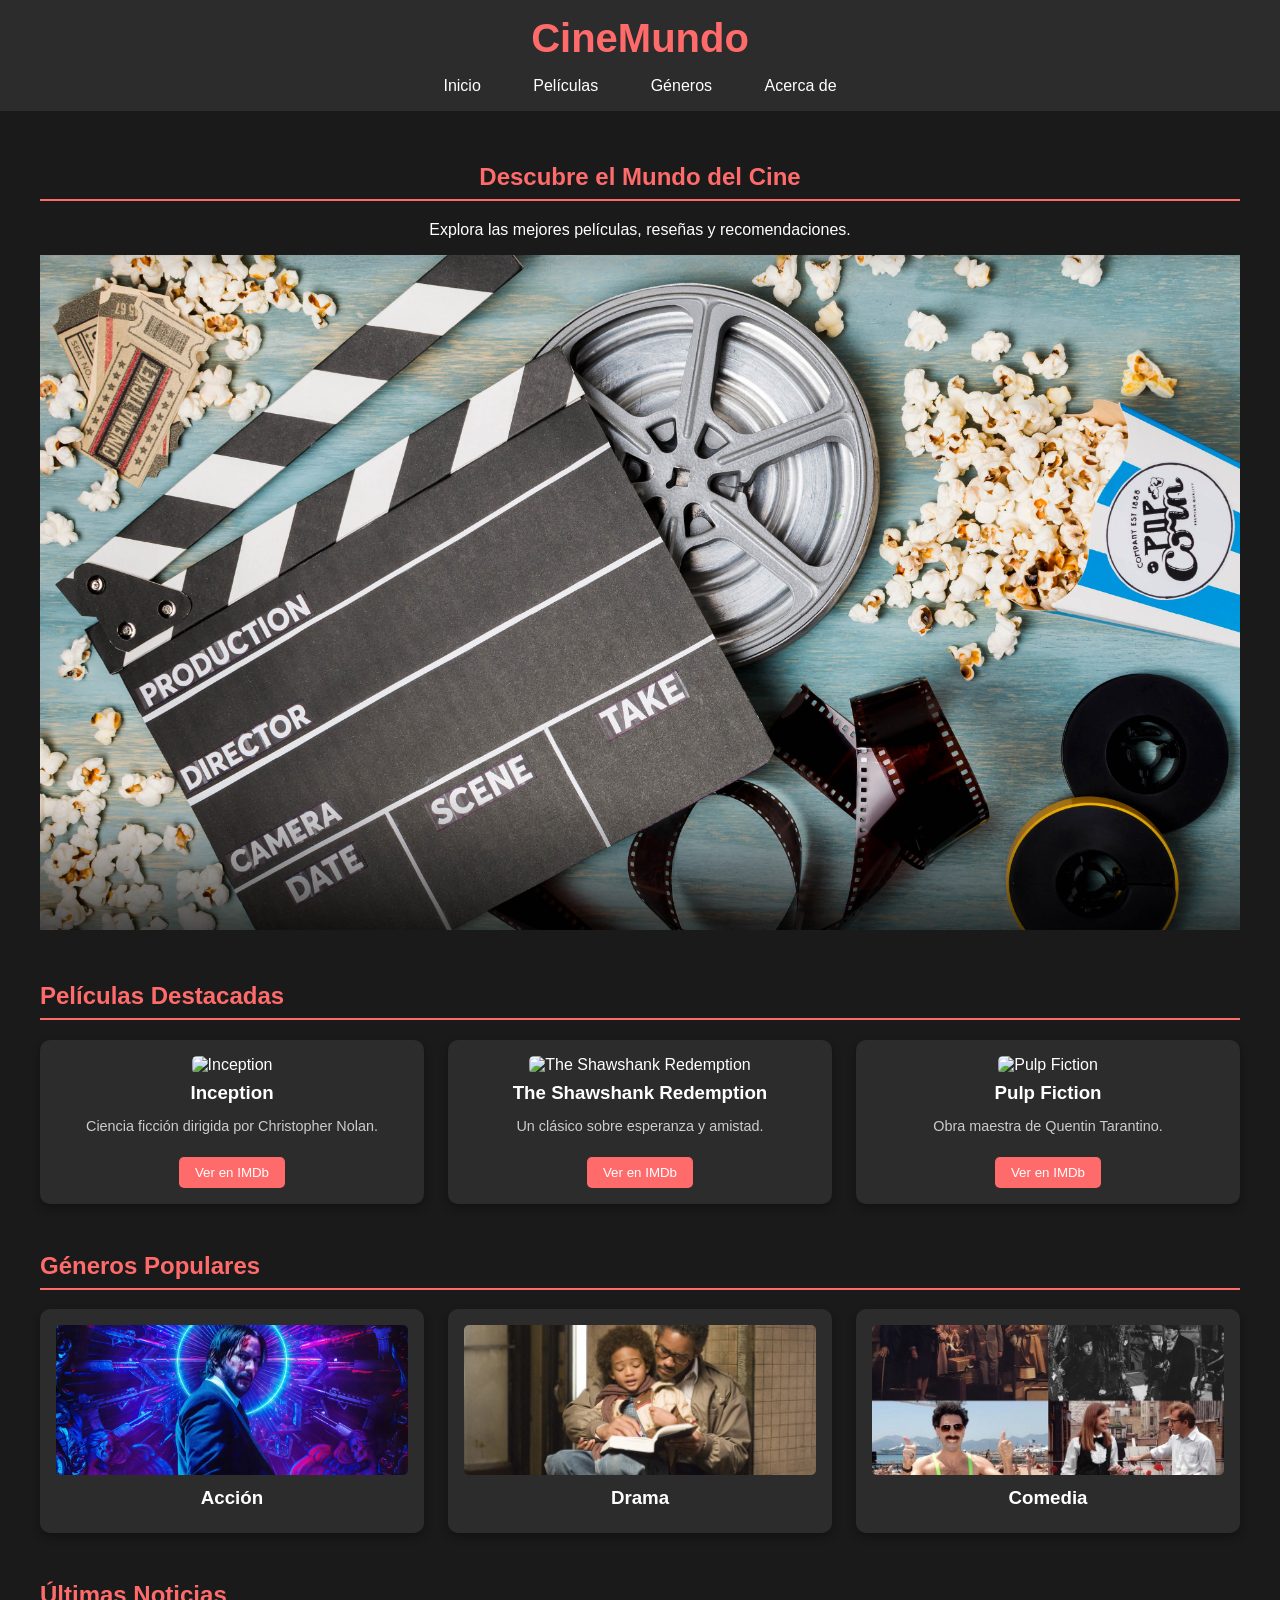
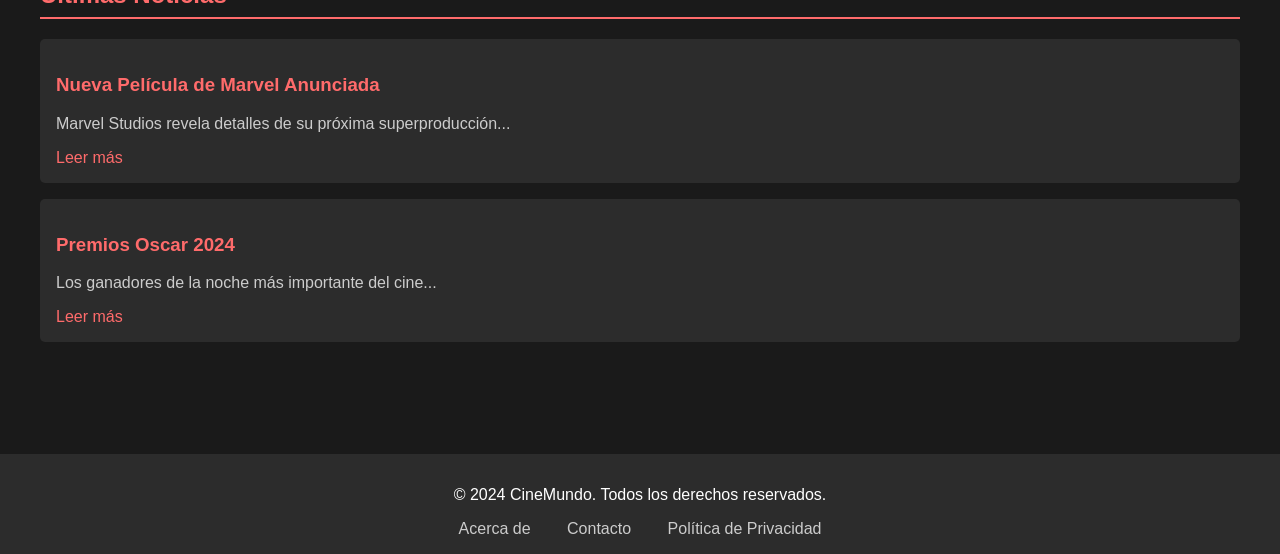
==== index.html @ 7d97dff4 "Se agregó el archivo css, la página inicial y las subpáginas" ====
<!DOCTYPE html>
<html lang="es">
<head>
    <meta charset="UTF-8">
    <meta name="viewport" content="width=device-width, initial-scale=1.0">
    <title>CineMundo - Tu Portal de Películas</title>
    <link rel="stylesheet" href="style.css">
</head>
<body>
    <header>
        <h1>CineMundo</h1>
        <nav>
            <a href="index.html">Inicio</a>
            <a href="peliculas.html">Películas</a>
            <a href="generos.html">Géneros</a>
            <a href="about.html">Acerca de</a>
        </nav>
    </header>

    <main>
        <section id="hero">
            <h2>Descubre el Mundo del Cine</h2>
            <p>Explora las mejores películas, reseñas y recomendaciones.</p>
            <img src="img/cine2.jpg" alt="Cine" style="width:100%;">
        </section>

        <section id="destacadas">
            <h2>Películas Destacadas</h2>
            <div class="pelicula-grid">
                <div class="pelicula">
                    <img src="https://m.media-amazon.com/images/M/MV5BMjAxMzY3NjcxNF5BMl5BanBnXkFtZTcwNTI5OTM0Mw@@._V1_SX300.jpg" alt="Inception">
                    <h3>Inception</h3>
                    <p>Ciencia ficción dirigida por Christopher Nolan.</p>
                    <button href="https://www.imdb.com/title/tt1375666/" target="_blank">Ver en IMDb</button>
                </div>
                <div class="pelicula">
                    <img src="https://m.media-amazon.com/images/M/MV5BMDFkYTc0MGEtZmNhMC00ZDIzLWFmNTEtODM1ZmRlYWMwMWFmXkEyXkFqcGdeQXVyMTMxODk2OTU@._V1_SX300.jpg" alt="The Shawshank Redemption">
                    <h3>The Shawshank Redemption</h3>
                    <p>Un clásico sobre esperanza y amistad.</p>
                    <button href="https://www.imdb.com/title/tt0111161/" target="_blank">Ver en IMDb</button>
                </div>
                <div class="pelicula">
                    <img src="https://m.media-amazon.com/images/M/MV5BNGNhMDIzZTUtNTBlZi00MTRlLWFjM2ItYzViMjE3YzI5MjljXkEyXkFqcGdeQXVyNzkwMjQ5NzM@._V1_SX300.jpg" alt="Pulp Fiction">
                    <h3>Pulp Fiction</h3>
                    <p>Obra maestra de Quentin Tarantino.</p>
                    <button href="https://www.imdb.com/title/tt0110912/" target="_blank">Ver en IMDb</button>
                </div>
            </div>
        </section>

        <section id="generos">
            <h2>Géneros Populares</h2>
            <div class="genero-grid">
                <a href="generos.html#accion" class="genero">
                    <img src="img/accion.jpg" alt="Acción">
                    <h3>Acción</h3>
                </a>
                <a href="generos.html#drama" class="genero">
                    <img src="img/drama.jpg" alt="Drama">
                    <h3>Drama</h3>
                </a>
                <a href="generos.html#comedia" class="genero">
                    <img src="img/comedia.jpg" alt="Comedia">
                    <h3>Comedia</h3>
                </a>
            </div>
        </section>

        <section id="noticias">
            <h2>Últimas Noticias</h2>
            <article>
                <h3>Nueva Película de Marvel Anunciada</h3>
                <p>Marvel Studios revela detalles de su próxima superproducción...</p>
                <a href="#">Leer más</a>
            </article>
            <article>
                <h3>Premios Oscar 2024</h3>
                <p>Los ganadores de la noche más importante del cine...</p>
                <a href="#">Leer más</a>
            </article>
        </section>
    </main>

    <footer>
        <p>&copy; 2024 CineMundo. Todos los derechos reservados.</p>
        <nav>
            <a href="about.html">Acerca de</a>
            <a href="#">Contacto</a>
            <a href="#">Política de Privacidad</a>
        </nav>
    </footer>
</body>
</html>
---- style.css ----
body {
    font-family: 'Arial', sans-serif;
    margin: 0;
    padding: 0;
    background-color: #1a1a1a;
    color: #ffffff;
    transition: background-color 0.3s ease;
}

header {
    background-color: #2c2c2c;
    color: white;
    text-align: center;
    padding: 1rem;
    transition: background-color 0.3s ease;
}

header h1 {
    margin: 0;
    font-size: 2.5rem;
    color: #ff6b6b;
}

nav {
    margin-top: 1rem;
}

nav a {
    color: #ffffff;
    text-decoration: none;
    margin: 0 1rem;
    padding: 0.5rem;
    border-radius: 5px;
    transition: background-color 0.3s ease, color 0.3s ease;
}

nav a:hover {
    background-color: #ff6b6b;
    color: #1a1a1a;
}

main {
    max-width: 1200px;
    margin: 0 auto;
    padding: 2rem;
}

section {
    margin-bottom: 3rem;
}

#hero {
    text-align: center;
}

h2 {
    color: #ff6b6b;
    border-bottom: 2px solid #ff6b6b;
    padding-bottom: 0.5rem;
}

.pelicula-grid, .genero-grid {
    display: grid;
    grid-template-columns: repeat(auto-fit, minmax(250px, 1fr));
    gap: 1.5rem;
    margin-top: 1rem;
}

.pelicula, .genero {
    background-color: #2c2c2c;
    padding: 1rem;
    border-radius: 10px;
    box-shadow: 0 4px 8px rgba(0,0,0,0.3);
    transition: transform 0.3s ease, box-shadow 0.3s ease;
    text-align: center;
}

.pelicula:hover, .genero:hover {
    transform: translateY(-10px);
    box-shadow: 0 8px 16px rgba(0,0,0,0.5);
}

.pelicula img, .genero img {
    width: 100%;
    height: 200px;
    object-fit: cover;
    border-radius: 5px;
}

.genero img {
    height: 150px;
}

.pelicula h3, .genero h3 {
    margin: 0.5rem 0;
    color: #ffffff;
}

.pelicula p {
    color: #cccccc;
    font-size: 0.9rem;
}

a {
    color: #ff6b6b;
    text-decoration: none;
    transition: color 0.3s ease;
}

a:hover {
    color: #ff5252;
}

button {
    background-color: #ff6b6b;
    color: white;
    border: none;
    padding: 0.5rem 1rem;
    border-radius: 5px;
    cursor: pointer;
    margin-top: 0.5rem;
    transition: background-color 0.3s ease, transform 0.2s ease;
}

button:hover {
    background-color: #ff5252;
    transform: scale(1.05);
}

button:active {
    transform: scale(0.95);
}

article {
    background-color: #2c2c2c;
    padding: 1rem;
    margin-bottom: 1rem;
    border-radius: 5px;
}

article h3 {
    color: #ff6b6b;
}

article p {
    color: #cccccc;
}

footer {
    text-align: center;
    padding: 1rem;
    background-color: #2c2c2c;
    color: white;
    margin-top: 2rem;
}

footer nav {
    margin-top: 1rem;
}

footer a {
    color: #cccccc;
    margin: 0 0.5rem;
}

footer a:hover {
    color: #ff6b6b;
}
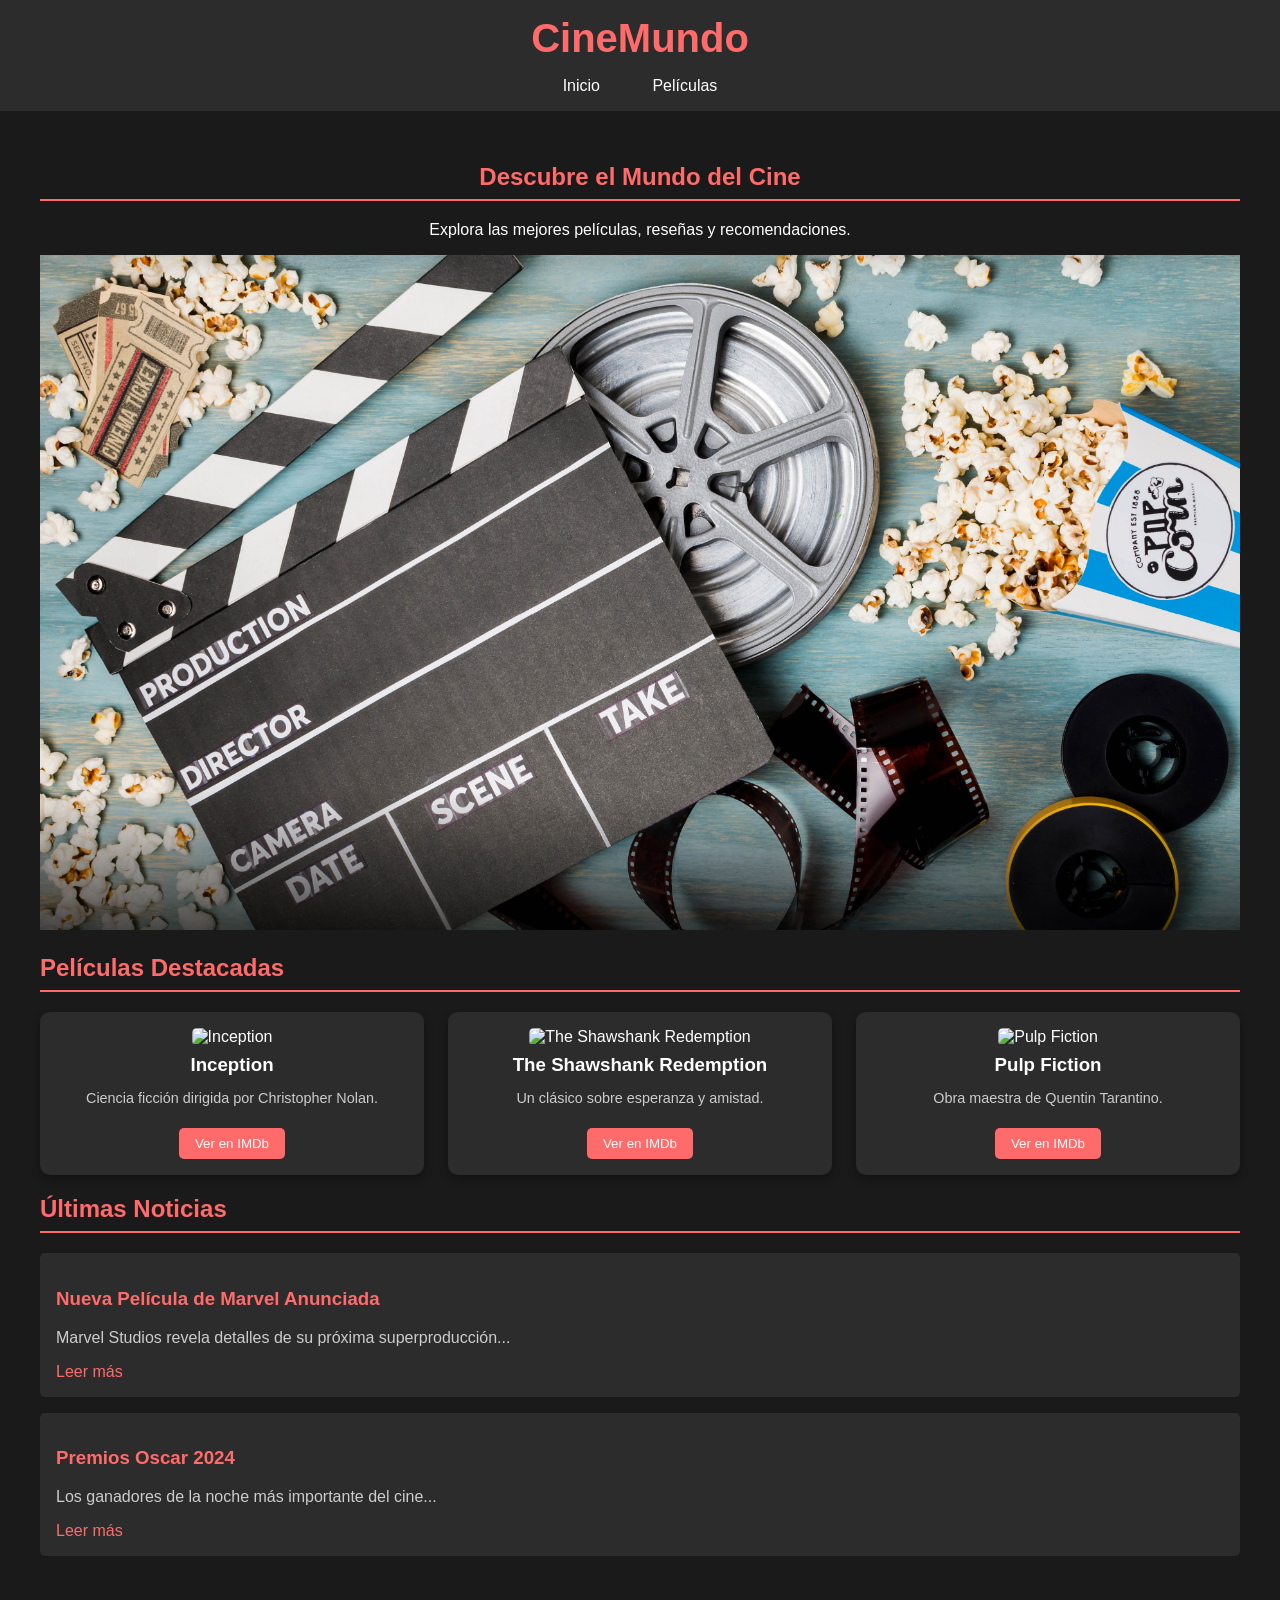
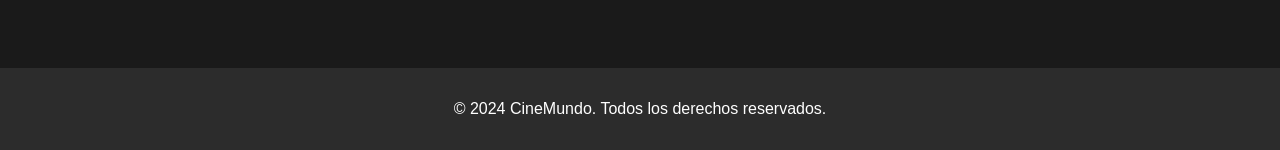
==== commit 04f1aa94: "Se eliminaron paginas, se agregaron links e imagenes" ====
--- a/index.html
+++ b/index.html
@@ -10,84 +10,191 @@
     <header>
         <h1>CineMundo</h1>
         <nav>
-            <a href="index.html">Inicio</a>
-            <a href="peliculas.html">Películas</a>
-            <a href="generos.html">Géneros</a>
-            <a href="about.html">Acerca de</a>
+            <a href="#" onclick="showSection('inicio')">Inicio</a>
+            <a href="#" onclick="showSection('peliculas')">Películas</a>
         </nav>
     </header>
 
     <main>
-        <section id="hero">
-            <h2>Descubre el Mundo del Cine</h2>
-            <p>Explora las mejores películas, reseñas y recomendaciones.</p>
-            <img src="img/cine2.jpg" alt="Cine" style="width:100%;">
+        <section id="inicio" class="section">
+            <div id="hero">
+                <h2>Descubre el Mundo del Cine</h2>
+                <p>Explora las mejores películas, reseñas y recomendaciones.</p>
+                <img src="img/cine2.jpg" alt="Cine" style="width:100%;">
+            </div>
+
+            <div id="destacadas">
+                <h2>Películas Destacadas</h2>
+                <div class="pelicula-grid">
+                    <div class="pelicula">
+                        <img src="https://m.media-amazon.com/images/M/MV5BMjAxMzY3NjcxNF5BMl5BanBnXkFtZTcwNTI5OTM0Mw@@._V1_SX300.jpg" alt="Inception">
+                        <h3>Inception</h3>
+                        <p>Ciencia ficción dirigida por Christopher Nolan.</p>
+                        <button href="https://www.imdb.com/title/tt1375666/" target="_blank">Ver en IMDb</button>
+                    </div>
+                    <div class="pelicula">
+                        <img src="https://m.media-amazon.com/images/M/MV5BMDFkYTc0MGEtZmNhMC00ZDIzLWFmNTEtODM1ZmRlYWMwMWFmXkEyXkFqcGdeQXVyMTMxODk2OTU@._V1_SX300.jpg" alt="The Shawshank Redemption">
+                        <h3>The Shawshank Redemption</h3>
+                        <p>Un clásico sobre esperanza y amistad.</p>
+                        <button href="https://www.imdb.com/title/tt0111161/" target="_blank">Ver en IMDb</button>
+                    </div>
+                    <div class="pelicula">
+                        <img src="https://m.media-amazon.com/images/M/MV5BNGNhMDIzZTUtNTBlZi00MTRlLWFjM2ItYzViMjE3YzI5MjljXkEyXkFqcGdeQXVyNzkwMjQ5NzM@._V1_SX300.jpg" alt="Pulp Fiction">
+                        <h3>Pulp Fiction</h3>
+                        <p>Obra maestra de Quentin Tarantino.</p>
+                        <button href="https://www.imdb.com/title/tt0110912/" target="_blank">Ver en IMDb</button>
+                    </div>
+                </div>
+            </div>
+
+            <div id="noticias">
+                <h2>Últimas Noticias</h2>
+                <article>
+                    <h3>Nueva Película de Marvel Anunciada</h3>
+                    <p>Marvel Studios revela detalles de su próxima superproducción...</p>
+                    <a href="https://rpp.pe/cine/internacional/spider-man-brand-new-day-fecha-de-estreno-trailer-reparto-y-lo-que-se-sabe-de-nueva-pelicula-de-tom-holland-y-zendaya-noticia-1680635" target="_blank">Leer más</a>
+                </article>
+                <article>
+                    <h3>Premios Oscar 2024</h3>
+                    <p>Los ganadores de la noche más importante del cine...</p>
+                    <a href="https://cnnespanol.cnn.com/2025/03/02/entretenimiento/ganadores-premios-oscar-2025-lista-completa-trax" target="_blank">Leer más</a>
+                </article>
+            </div>
         </section>
 
-        <section id="destacadas">
-            <h2>Películas Destacadas</h2>
-            <div class="pelicula-grid">
-                <div class="pelicula">
-                    <img src="https://m.media-amazon.com/images/M/MV5BMjAxMzY3NjcxNF5BMl5BanBnXkFtZTcwNTI5OTM0Mw@@._V1_SX300.jpg" alt="Inception">
-                    <h3>Inception</h3>
-                    <p>Ciencia ficción dirigida por Christopher Nolan.</p>
-                    <button href="https://www.imdb.com/title/tt1375666/" target="_blank">Ver en IMDb</button>
-                </div>
-                <div class="pelicula">
-                    <img src="https://m.media-amazon.com/images/M/MV5BMDFkYTc0MGEtZmNhMC00ZDIzLWFmNTEtODM1ZmRlYWMwMWFmXkEyXkFqcGdeQXVyMTMxODk2OTU@._V1_SX300.jpg" alt="The Shawshank Redemption">
-                    <h3>The Shawshank Redemption</h3>
-                    <p>Un clásico sobre esperanza y amistad.</p>
-                    <button href="https://www.imdb.com/title/tt0111161/" target="_blank">Ver en IMDb</button>
-                </div>
-                <div class="pelicula">
-                    <img src="https://m.media-amazon.com/images/M/MV5BNGNhMDIzZTUtNTBlZi00MTRlLWFjM2ItYzViMjE3YzI5MjljXkEyXkFqcGdeQXVyNzkwMjQ5NzM@._V1_SX300.jpg" alt="Pulp Fiction">
-                    <h3>Pulp Fiction</h3>
-                    <p>Obra maestra de Quentin Tarantino.</p>
-                    <button href="https://www.imdb.com/title/tt0110912/" target="_blank">Ver en IMDb</button>
-                </div>
-            </div>
-        </section>
-
-        <section id="generos">
-            <h2>Géneros Populares</h2>
+        <section id="peliculas" class="section" style="display:none;">
+            <h2>Géneros</h2>
             <div class="genero-grid">
-                <a href="generos.html#accion" class="genero">
+                <a href="#accion" class="genero">
                     <img src="img/accion.jpg" alt="Acción">
                     <h3>Acción</h3>
                 </a>
-                <a href="generos.html#drama" class="genero">
+                <a href="#drama" class="genero">
                     <img src="img/drama.jpg" alt="Drama">
                     <h3>Drama</h3>
                 </a>
-                <a href="generos.html#comedia" class="genero">
+                <a href="#comedia" class="genero">
                     <img src="img/comedia.jpg" alt="Comedia">
                     <h3>Comedia</h3>
                 </a>
             </div>
+            <h2>Catálogo de Películas</h2>
+            <div id="accion" class="sub-section" style="display:none;">
+                <h3>Acción</h3>
+                <p>Películas llenas de adrenalina y emoción.</p>
+                <div class="pelicula-grid">
+                    <div class="pelicula">
+                        <img src="https://m.media-amazon.com/images/M/MV5BMTc5MDE2ODcwNV5BMl5BanBnXkFtZTgwMzI2NzQ2NzM@._V1_SX300.jpg" alt="Avengers: Endgame">
+                        <h3>Avengers: Endgame</h3>
+                        <a href="https://www.imdb.com/title/tt4154796/" target="_blank">Ver en IMDb</a>
+                    </div>
+                    <div class="pelicula">
+                        <img src="https://m.media-amazon.com/images/M/MV5BNzQzOTk3OTAtNDQ0Zi00ZTVkLWI0MTEtMDllZjNkYzNjNTc4L2ltYWdlXkEyXkFqcGdeQXVyNjU0OTQ0OTY@._V1_SX300.jpg" alt="The Matrix">
+                        <h3>The Matrix</h3>
+                        <a href="https://www.imdb.com/title/tt0133093/" target="_blank">Ver en IMDb</a>
+                    </div>
+                </div>
+            </div>
+
+            <div id="drama" class="sub-section" style="display:none;">
+                <h3>Drama</h3>
+                <p>Historias profundas y emotivas.</p>
+                <div class="pelicula-grid">
+                    <div class="pelicula">
+                        <img src="https://m.media-amazon.com/images/M/MV5BMDFkYTc0MGEtZmNhMC00ZDIzLWFmNTEtODM1ZmRlYWMwMWFmXkEyXkFqcGdeQXVyMTMxODk2OTU@._V1_SX300.jpg" alt="The Shawshank Redemption">
+                        <h3>The Shawshank Redemption</h3>
+                        <a href="https://www.imdb.com/title/tt0111161/" target="_blank">Ver en IMDb</a>
+                    </div>
+                    <div class="pelicula">
+                        <img src="img/ForrestGump.jpg" alt="Forrest Gump">
+                        <h3>Forrest Gump</h3>
+                        <a href="https://www.imdb.com/title/tt0109830/" target="_blank">Ver en IMDb</a>
+                    </div>
+                </div>
+            </div>
+
+            <div id="comedia" class="sub-section" style="display:none;">
+                <h3>Comedia</h3>
+                <p>Risas garantizadas.</p>
+                <div class="pelicula-grid">
+                    <div class="pelicula">
+                        <img src="https://m.media-amazon.com/images/M/MV5BNGNhMDIzZTUtNTBlZi00MTRlLWFjM2ItYzViMjE3YzI5MjljXkEyXkFqcGdeQXVyNzkwMjQ5NzM@._V1_SX300.jpg" alt="Pulp Fiction">
+                        <h3>Pulp Fiction</h3>
+                        <a href="https://www.imdb.com/title/tt0110912/" target="_blank">Ver en IMDb</a>
+                    </div>
+                    <div class="pelicula">
+                        <img src="https://m.media-amazon.com/images/M/MV5BMTYxNDA3MDQwNl5BMl5BanBnXkFtZTcwNTU4Mzc1Nw@@._V1_SX300.jpg" alt="Inglourious Basterds">
+                        <h3>Inglourious Basterds</h3>
+                        <a href="https://www.imdb.com/title/tt0361748/" target="_blank">Ver en IMDb</a>
+                    </div>
+                </div>
+            </div>
+
+            <h3>Todas las Películas</h3>
+            <div class="pelicula-grid">
+                <div class="pelicula">
+                    <img src="https://m.media-amazon.com/images/M/MV5BMTc5MDE2ODcwNV5BMl5BanBnXkFtZTgwMzI2NzQ2NzM@._V1_SX300.jpg" alt="Avengers: Endgame">
+                    <h3>Avengers: Endgame</h3>
+                    <p>El final de la saga de los Vengadores.</p>
+                    <button href="https://www.imdb.com/title/tt4154796/" target="_blank">Ver en IMDb</button>
+                </div>
+                <div class="pelicula">
+                    <img src="img/ForrestGump.jpg" alt="Forrest Gump">
+                    <h3>Forrest Gump</h3>
+                    <p>La vida extraordinaria de un hombre ordinario.</p>
+                    <button href="https://www.imdb.com/title/tt0109830/" target="_blank">Ver en IMDb</button>
+                </div>
+                <div class="pelicula">
+                    <img src="https://m.media-amazon.com/images/M/MV5BNzQzOTk3OTAtNDQ0Zi00ZTVkLWI0MTEtMDllZjNkYzNjNTc4L2ltYWdlXkEyXkFqcGdeQXVyNjU0OTQ0OTY@._V1_SX300.jpg" alt="The Matrix">
+                    <h3>The Matrix</h3>
+                    <p>¿Qué es la realidad?</p>
+                    <button href="https://www.imdb.com/title/tt0133093/" target="_blank">Ver en IMDb</button>
+                </div>
+                <div class="pelicula">
+                    <img src="https://m.media-amazon.com/images/M/MV5BMTMxNTMwODM0NF5BMl5BanBnXkFtZTcwODAyMTk2Mw@@._V1_SX300.jpg" alt="The Dark Knight">
+                    <h3>The Dark Knight</h3>
+                    <p>Batman enfrenta al Joker.</p>
+                    <button href="https://www.imdb.com/title/tt0468569/" target="_blank">Ver en IMDb</button>
+                </div>
+                <div class="pelicula">
+                    <img src="https://m.media-amazon.com/images/M/MV5BZjdkOTU3MDktN2IxOS00OGEyLWFmMjktY2FiMmZkNWIyODZiXkEyXkFqcGdeQXVyMTMxODk2OTU@._V1_SX300.jpg" alt="Interstellar">
+                    <h3>Interstellar</h3>
+                    <p>Un viaje a través del espacio y el tiempo.</p>
+                    <button href="https://www.imdb.com/title/tt0816692/" target="_blank">Ver en IMDb</button>
+                </div>
+                <div class="pelicula">
+                    <img src="https://m.media-amazon.com/images/M/MV5BMTYxNDA3MDQwNl5BMl5BanBnXkFtZTcwNTU4Mzc1Nw@@._V1_SX300.jpg" alt="Inglourious Basterds">
+                    <h3>Inglourious Basterds</h3>
+                    <p>La venganza de los bastardos.</p>
+                    <button href="https://www.imdb.com/title/tt0361748/" target="_blank">Ver en IMDb</button>
+                </div>
+            </div>
         </section>
 
-        <section id="noticias">
-            <h2>Últimas Noticias</h2>
-            <article>
-                <h3>Nueva Película de Marvel Anunciada</h3>
-                <p>Marvel Studios revela detalles de su próxima superproducción...</p>
-                <a href="#">Leer más</a>
-            </article>
-            <article>
-                <h3>Premios Oscar 2024</h3>
-                <p>Los ganadores de la noche más importante del cine...</p>
-                <a href="#">Leer más</a>
-            </article>
-        </section>
+
+
     </main>
 
     <footer>
         <p>&copy; 2024 CineMundo. Todos los derechos reservados.</p>
-        <nav>
-            <a href="about.html">Acerca de</a>
-            <a href="#">Contacto</a>
-            <a href="#">Política de Privacidad</a>
-        </nav>
     </footer>
+
+    <script>
+        function showSection(sectionId) {
+            const sections = document.querySelectorAll('.section');
+            sections.forEach(sec => sec.style.display = 'none');
+            document.getElementById(sectionId).style.display = 'block';
+        }
+
+        // For generos sub-sections
+        document.querySelectorAll('.genero').forEach(link => {
+            link.addEventListener('click', function(e) {
+                e.preventDefault();
+                const target = this.getAttribute('href').substring(1);
+                document.querySelectorAll('.sub-section').forEach(sub => sub.style.display = 'none');
+                document.getElementById(target).style.display = 'block';
+            });
+        });
+    </script>
 </body>
 </html>
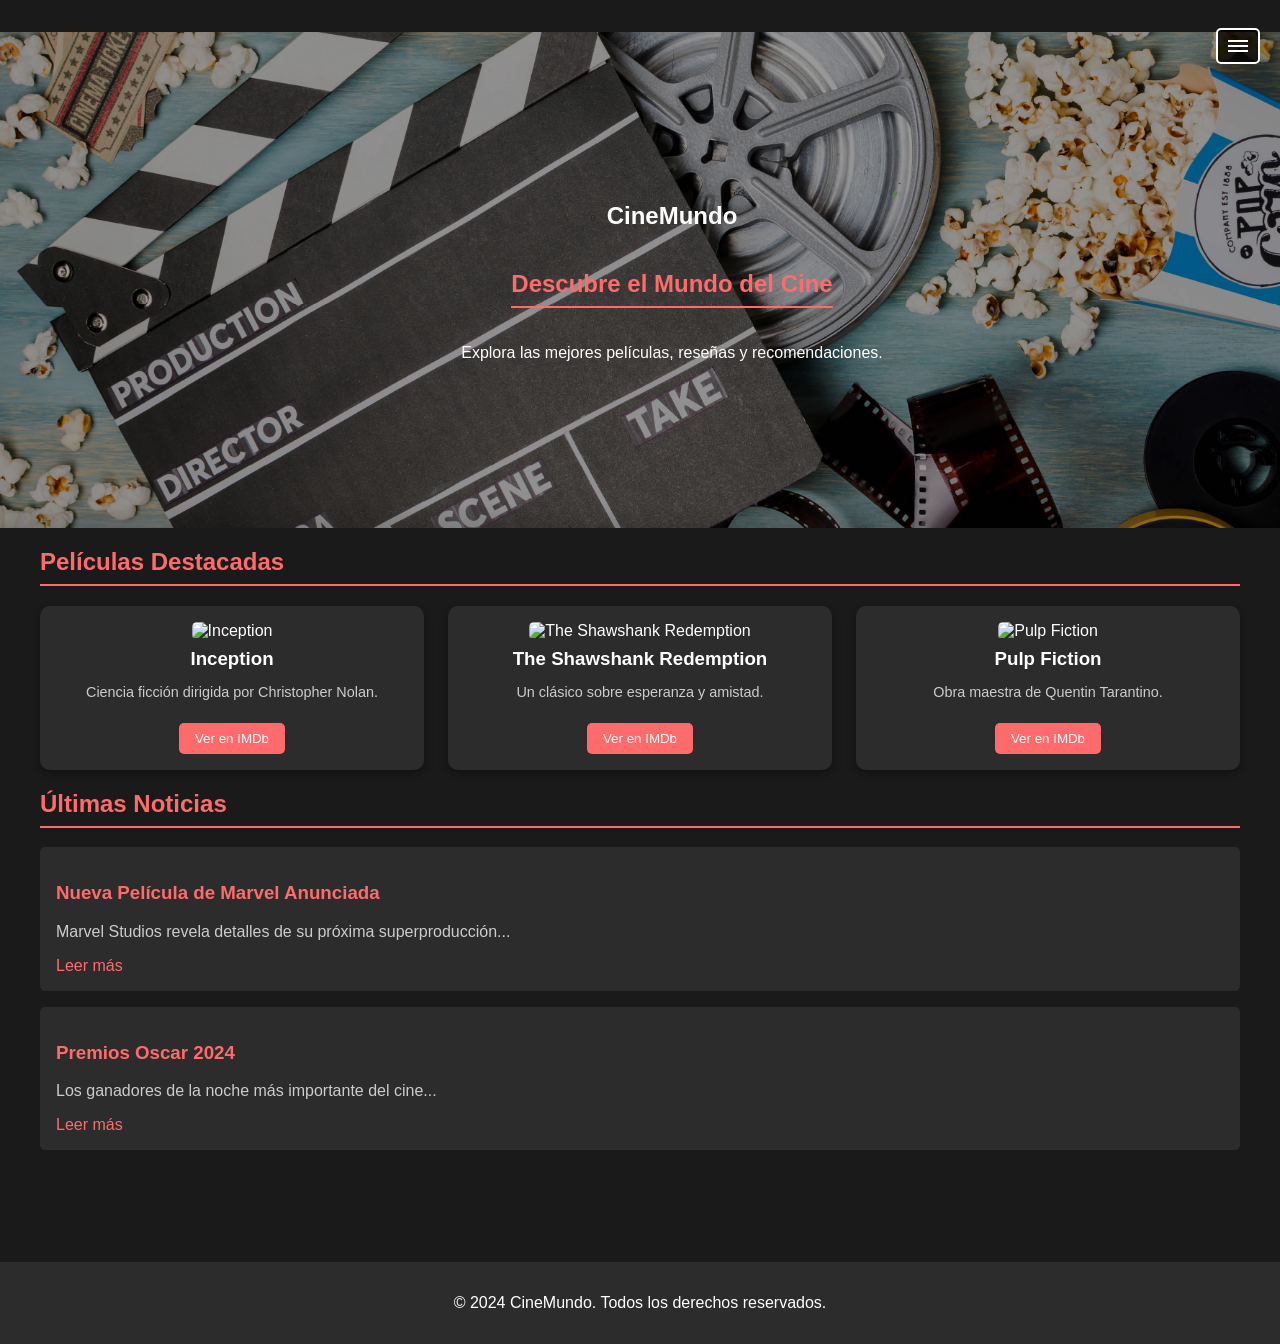
==== commit 766d353b: "Se cambió el menú y la página principal" ====
--- a/index.html
+++ b/index.html
@@ -8,8 +8,12 @@
 </head>
 <body>
     <header>
-        <h1>CineMundo</h1>
-        <nav>
+        <button class="hamburger">
+            <span></span>
+            <span></span>
+            <span></span>
+        </button>
+        <nav id="nav-menu">
             <a href="#" onclick="showSection('inicio')">Inicio</a>
             <a href="#" onclick="showSection('peliculas')">Películas</a>
         </nav>
@@ -18,9 +22,9 @@
     <main>
         <section id="inicio" class="section">
             <div id="hero">
+                <h1>CineMundo</h1>
                 <h2>Descubre el Mundo del Cine</h2>
                 <p>Explora las mejores películas, reseñas y recomendaciones.</p>
-                <img src="img/cine2.jpg" alt="Cine" style="width:100%;">
             </div>
 
             <div id="destacadas">
@@ -30,19 +34,19 @@
                         <img src="https://m.media-amazon.com/images/M/MV5BMjAxMzY3NjcxNF5BMl5BanBnXkFtZTcwNTI5OTM0Mw@@._V1_SX300.jpg" alt="Inception">
                         <h3>Inception</h3>
                         <p>Ciencia ficción dirigida por Christopher Nolan.</p>
-                        <button href="https://www.imdb.com/title/tt1375666/" target="_blank">Ver en IMDb</button>
+                        <a href="https://www.imdb.com/es/title/tt1375666/?ref_=fn_i_1" target="_blank"><button>Ver en IMDb</button></a>
                     </div>
                     <div class="pelicula">
                         <img src="https://m.media-amazon.com/images/M/MV5BMDFkYTc0MGEtZmNhMC00ZDIzLWFmNTEtODM1ZmRlYWMwMWFmXkEyXkFqcGdeQXVyMTMxODk2OTU@._V1_SX300.jpg" alt="The Shawshank Redemption">
                         <h3>The Shawshank Redemption</h3>
                         <p>Un clásico sobre esperanza y amistad.</p>
-                        <button href="https://www.imdb.com/title/tt0111161/" target="_blank">Ver en IMDb</button>
+                        <a href="https://www.imdb.com/title/tt0111161/" target="_blank"><button>Ver en IMDb</button></a>
                     </div>
                     <div class="pelicula">
                         <img src="https://m.media-amazon.com/images/M/MV5BNGNhMDIzZTUtNTBlZi00MTRlLWFjM2ItYzViMjE3YzI5MjljXkEyXkFqcGdeQXVyNzkwMjQ5NzM@._V1_SX300.jpg" alt="Pulp Fiction">
                         <h3>Pulp Fiction</h3>
                         <p>Obra maestra de Quentin Tarantino.</p>
-                        <button href="https://www.imdb.com/title/tt0110912/" target="_blank">Ver en IMDb</button>
+                        <a href="https://www.imdb.com/title/tt0110912/" target="_blank"><button>Ver en IMDb</button></a>
                     </div>
                 </div>
             </div>
@@ -136,37 +140,37 @@
                     <img src="https://m.media-amazon.com/images/M/MV5BMTc5MDE2ODcwNV5BMl5BanBnXkFtZTgwMzI2NzQ2NzM@._V1_SX300.jpg" alt="Avengers: Endgame">
                     <h3>Avengers: Endgame</h3>
                     <p>El final de la saga de los Vengadores.</p>
-                    <button href="https://www.imdb.com/title/tt4154796/" target="_blank">Ver en IMDb</button>
+                    <a href="https://www.imdb.com/title/tt4154796/" target="_blank"><button>Ver en IMDb</button></a>
                 </div>
                 <div class="pelicula">
                     <img src="img/ForrestGump.jpg" alt="Forrest Gump">
                     <h3>Forrest Gump</h3>
                     <p>La vida extraordinaria de un hombre ordinario.</p>
-                    <button href="https://www.imdb.com/title/tt0109830/" target="_blank">Ver en IMDb</button>
+                    <a href="https://www.imdb.com/title/tt0109830/" target="_blank"><button>Ver en IMDb</button></a>
                 </div>
                 <div class="pelicula">
                     <img src="https://m.media-amazon.com/images/M/MV5BNzQzOTk3OTAtNDQ0Zi00ZTVkLWI0MTEtMDllZjNkYzNjNTc4L2ltYWdlXkEyXkFqcGdeQXVyNjU0OTQ0OTY@._V1_SX300.jpg" alt="The Matrix">
                     <h3>The Matrix</h3>
                     <p>¿Qué es la realidad?</p>
-                    <button href="https://www.imdb.com/title/tt0133093/" target="_blank">Ver en IMDb</button>
+                    <a href="https://www.imdb.com/title/tt0133093/" target="_blank"><button>Ver en IMDb</button></a>
                 </div>
                 <div class="pelicula">
                     <img src="https://m.media-amazon.com/images/M/MV5BMTMxNTMwODM0NF5BMl5BanBnXkFtZTcwODAyMTk2Mw@@._V1_SX300.jpg" alt="The Dark Knight">
                     <h3>The Dark Knight</h3>
                     <p>Batman enfrenta al Joker.</p>
-                    <button href="https://www.imdb.com/title/tt0468569/" target="_blank">Ver en IMDb</button>
+                    <a href="https://www.imdb.com/title/tt0468569/" target="_blank"><button>Ver en IMDb</button></a>
                 </div>
                 <div class="pelicula">
                     <img src="https://m.media-amazon.com/images/M/MV5BZjdkOTU3MDktN2IxOS00OGEyLWFmMjktY2FiMmZkNWIyODZiXkEyXkFqcGdeQXVyMTMxODk2OTU@._V1_SX300.jpg" alt="Interstellar">
                     <h3>Interstellar</h3>
                     <p>Un viaje a través del espacio y el tiempo.</p>
-                    <button href="https://www.imdb.com/title/tt0816692/" target="_blank">Ver en IMDb</button>
+                    <a href="https://www.imdb.com/title/tt0816692/" target="_blank"><button>Ver en IMDb</button></a>
                 </div>
                 <div class="pelicula">
                     <img src="https://m.media-amazon.com/images/M/MV5BMTYxNDA3MDQwNl5BMl5BanBnXkFtZTcwNTU4Mzc1Nw@@._V1_SX300.jpg" alt="Inglourious Basterds">
                     <h3>Inglourious Basterds</h3>
                     <p>La venganza de los bastardos.</p>
-                    <button href="https://www.imdb.com/title/tt0361748/" target="_blank">Ver en IMDb</button>
+                    <a href="https://www.imdb.com/title/tt0361748/" target="_blank"><button>Ver en IMDb</button></a>
                 </div>
             </div>
         </section>
@@ -184,7 +188,14 @@
             const sections = document.querySelectorAll('.section');
             sections.forEach(sec => sec.style.display = 'none');
             document.getElementById(sectionId).style.display = 'block';
+            // Close menu after navigation
+            document.getElementById('nav-menu').classList.remove('open');
         }
+
+        // Hamburger menu toggle
+        document.querySelector('.hamburger').addEventListener('click', () => {
+            document.getElementById('nav-menu').classList.toggle('open');
+        });
 
         // For generos sub-sections
         document.querySelectorAll('.genero').forEach(link => {
--- a/style.css
+++ b/style.css
@@ -8,17 +8,60 @@
 }
 
 header {
-    background-color: #2c2c2c;
-    color: white;
-    text-align: center;
-    padding: 1rem;
-    transition: background-color 0.3s ease;
-}
-
-header h1 {
-    margin: 0;
-    font-size: 2.5rem;
-    color: #ff6b6b;
+    position: relative;
+    width: 100%;
+    z-index: 1000;
+}
+
+.hamburger {
+    position: absolute;
+    top: 20px;
+    right: 20px;
+    background: rgba(0,0,0,0.8);
+    border: 2px solid white;
+    cursor: pointer;
+    padding: 10px;
+    border-radius: 5px;
+    z-index: 10;
+    display: flex;
+    flex-direction: column;
+    gap: 3px;
+}
+
+.hamburger span {
+    width: 20px;
+    height: 2px;
+    background: white;
+    transition: 0.3s;
+}
+
+#nav-menu {
+    display: none;
+    position: absolute;
+    top: 60px;
+    right: 20px;
+    background-color: rgba(0,0,0,0.9);
+    flex-direction: column;
+    padding: 1rem;
+    border-radius: 5px;
+    z-index: 10;
+}
+
+#nav-menu a {
+    color: white;
+    text-decoration: none;
+    margin: 0.5rem 0;
+    padding: 0.5rem;
+    border-radius: 5px;
+    transition: background-color 0.3s;
+}
+
+#nav-menu a:hover {
+    background-color: #ff6b6b;
+}
+
+#nav-menu.open {
+    display: flex;
 }
 
 nav {
@@ -51,6 +94,37 @@
 
 #hero {
     text-align: center;
+    position: relative;
+    background: url('img/cine2.jpg') center/cover no-repeat;
+    color: white;
+    padding: 3rem 2rem;
+    height: 400px;
+    width: 100vw;
+    margin-left: calc(-50vw + 50%);
+    display: flex;
+    flex-direction: column;
+    justify-content: center;
+    align-items: center;
+}
+
+#hero::before {
+    content: '';
+    position: absolute;
+    top: 0;
+    left: 0;
+    right: 0;
+    bottom: 0;
+    background: rgba(0, 0, 0, 0.4);
+    transition: background 0.3s ease;
+}
+
+#hero:hover::before {
+    background: rgba(0, 0, 0, 0.6);
+}
+
+#hero h1, #hero h2, #hero p {
+    position: relative;
+    z-index: 1;
 }
 
 h2 {
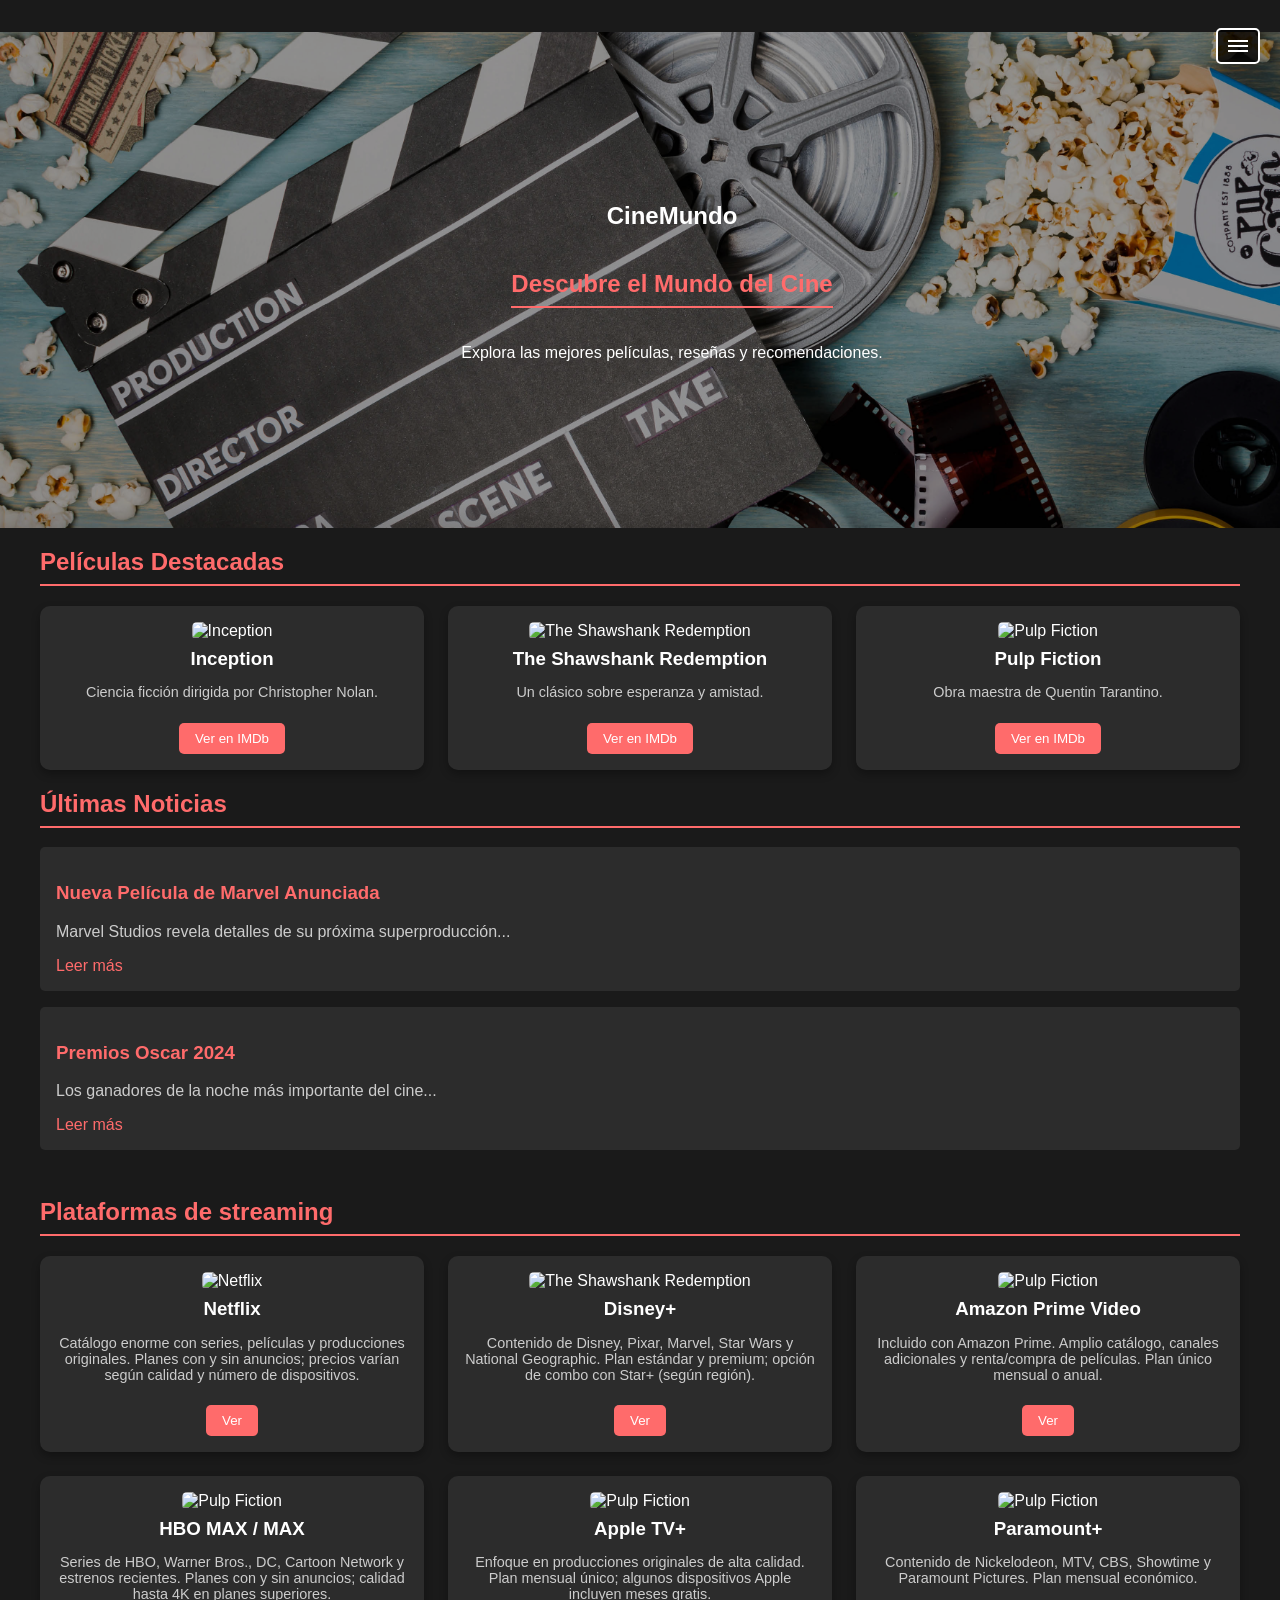
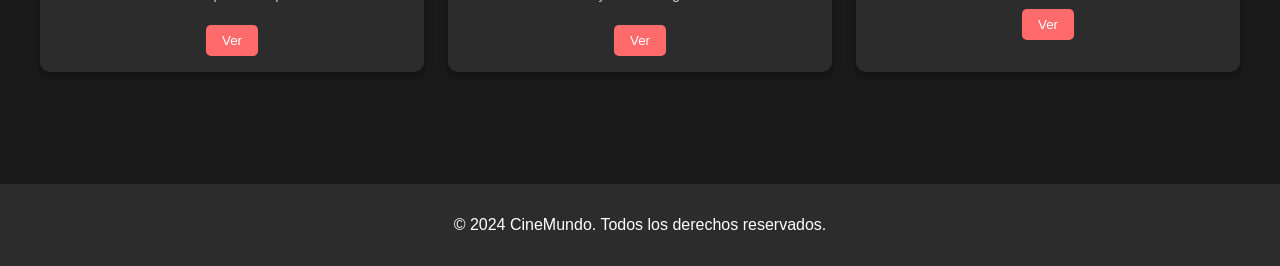
==== commit b3f5011c: "Se añadió una nueva seccion llamada plataformas, con links e imagenes" ====
--- a/index.html
+++ b/index.html
@@ -16,6 +16,7 @@
         <nav id="nav-menu">
             <a href="#" onclick="showSection('inicio')">Inicio</a>
             <a href="#" onclick="showSection('peliculas')">Películas</a>
+            <a href="#" onclick="showSection('plataformas')">Plataformas</a>
         </nav>
     </header>
 
@@ -175,6 +176,50 @@
             </div>
         </section>
 
+        <section id="plataformas" class="section">
+            <div id="destacadas">
+                <h2>Plataformas de streaming</h2>
+                <div class="plataforma-grid">
+                    <div class="pelicula">
+                        <img src="https://logodix.com/logo/2209501.jpg" alt="Netflix">
+                        <h3>Netflix</h3>
+                        <p>Catálogo enorme con series, películas y producciones originales. Planes con y sin anuncios; precios varían según calidad y número de dispositivos.</p>
+                        <a href="https://www.netflix.com/mx/" target="_blank"><button>Ver</button></a>
+                    </div>
+                    <div class="pelicula">
+                        <img src="https://platform.theverge.com/wp-content/uploads/sites/2/chorus/uploads/chorus_asset/file/25357066/Disney__Logo_March_2024.png?quality=90&strip=all&crop=0,0,100,100" alt="The Shawshank Redemption">
+                        <h3>Disney+</h3>
+                        <p>Contenido de Disney, Pixar, Marvel, Star Wars y National Geographic. Plan estándar y premium; opción de combo con Star+ (según región).</p>
+                        <a href="https://www.disneyplus.com/es-mx?msockid=04d30ab423196ef23f6e1e6a22f76ff9" target="_blank"><button>Ver</button></a>
+                    </div>
+                    <div class="pelicula">
+                        <img src="https://static.vecteezy.com/system/resources/previews/019/040/292/original/amazon-prime-video-logo-editorial-free-vector.jpg" alt="Pulp Fiction">
+                        <h3>Amazon Prime Video</h3>
+                        <p>Incluido con Amazon Prime. Amplio catálogo, canales adicionales y renta/compra de películas. Plan único mensual o anual.</p>
+                        <a href="https://www.primevideo.com/offers/nonprimehomepage/ref=dvm_pds_amz_mx_dc_s_b_mkw_p407-kw73297-cr76734-c?msclkid=f78e18552c3b1cfa6a4671e9ac4b908f&mrntrk=bi_cmp-318277189_adg-1345802253479726_ad-77515746168256_kwd-84112650178895:loc-119_dev-c_ext-" target="_blank"><button>Ver</button></a>
+                    </div>
+                    <div class="pelicula">
+                        <img src="https://logos-marcas.com/wp-content/uploads/2022/01/HBO-Max-Emblema-650x366.jpg" alt="Pulp Fiction">
+                        <h3>HBO MAX / MAX</h3>
+                        <p>Series de HBO, Warner Bros., DC, Cartoon Network y estrenos recientes. Planes con y sin anuncios; calidad hasta 4K en planes superiores.</p>
+                        <a href="https://www.max.com  " target="_blank"><button>Ver</button></a>
+                    </div>
+                    <div class="pelicula">
+                        <img src="https://www.androidauthority.com/wp-content/uploads/2020/05/apple-tv-plus-logo-1-e1654505184917.jpg" alt="Pulp Fiction">
+                        <h3>Apple TV+</h3>
+                        <p>Enfoque en producciones originales de alta calidad. Plan mensual único; algunos dispositivos Apple incluyen meses gratis.</p>
+                        <a href="https://tv.apple.com" target="_blank"><button>Ver</button></a>
+                    </div>
+                    <div class="pelicula">
+                        <img src="https://blogger.googleusercontent.com/img/b/R29vZ2xl/AVvXsEhGW4LMcOsk1U_fAgZ1PACP07rJQ9Ga0EVqZlfwe4i7nCS3Mthm8ke2A1AKiih5zLsjzLP6OLw3eRuAM9-jFZ62Odg3L_-ChzORY-oXg4dueDs5IjlEaK8wx2PQOCuCnolLI4-OeyG7UVE/s1080/Paramount%252B+logo.jpg" alt="Pulp Fiction">
+                        <h3>Paramount+</h3>
+                        <p>Contenido de Nickelodeon, MTV, CBS, Showtime y Paramount Pictures. Plan mensual económico.</p>
+                        <a href="https://www.paramountplus.com" target="_blank"><button>Ver</button></a>
+                    </div>
+                </div>
+            </div>
+        </section>
+
 
 
     </main>
--- a/style.css
+++ b/style.css
@@ -140,6 +140,12 @@
     margin-top: 1rem;
 }
 
+.plataforma-grid{
+    display: grid;
+    grid-template-columns: repeat(3, 1fr);
+    gap: 1.5rem;
+    margin-top: 1rem;
+}
 .pelicula, .genero {
     background-color: #2c2c2c;
     padding: 1rem;
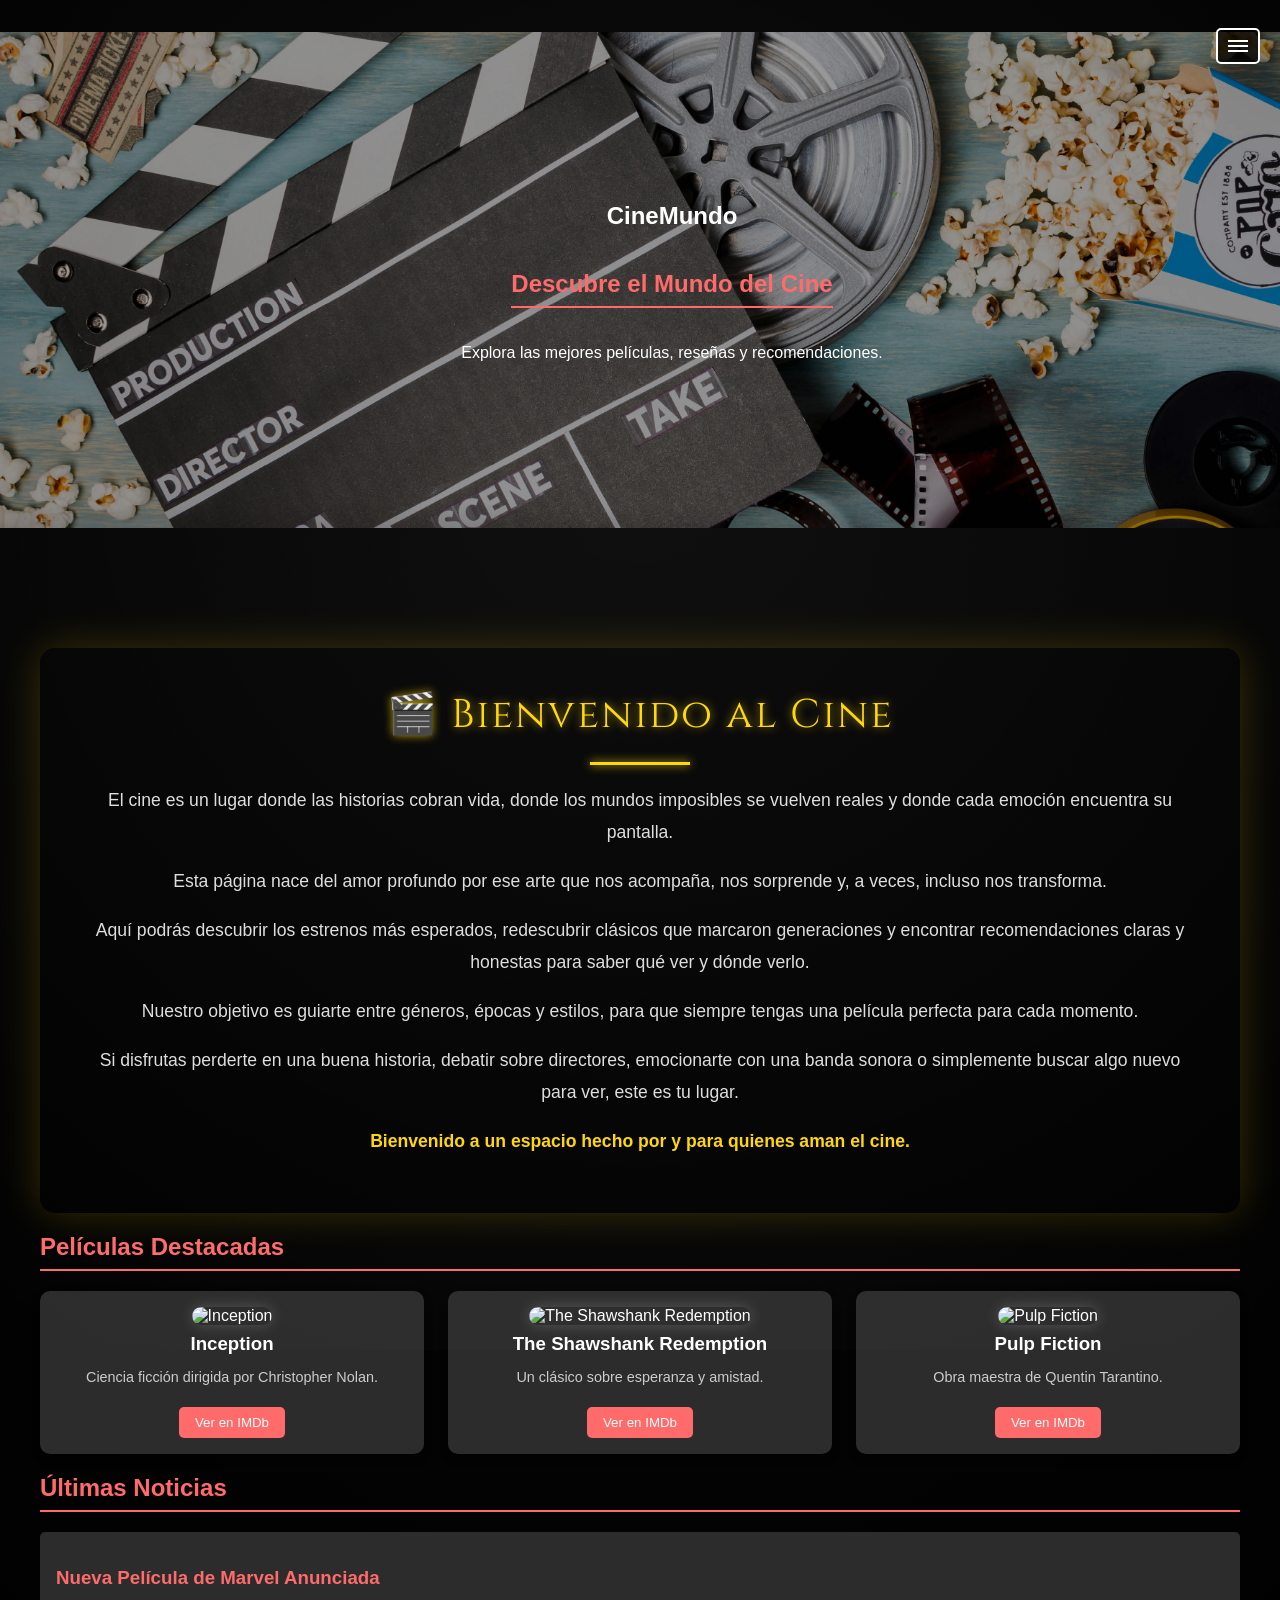
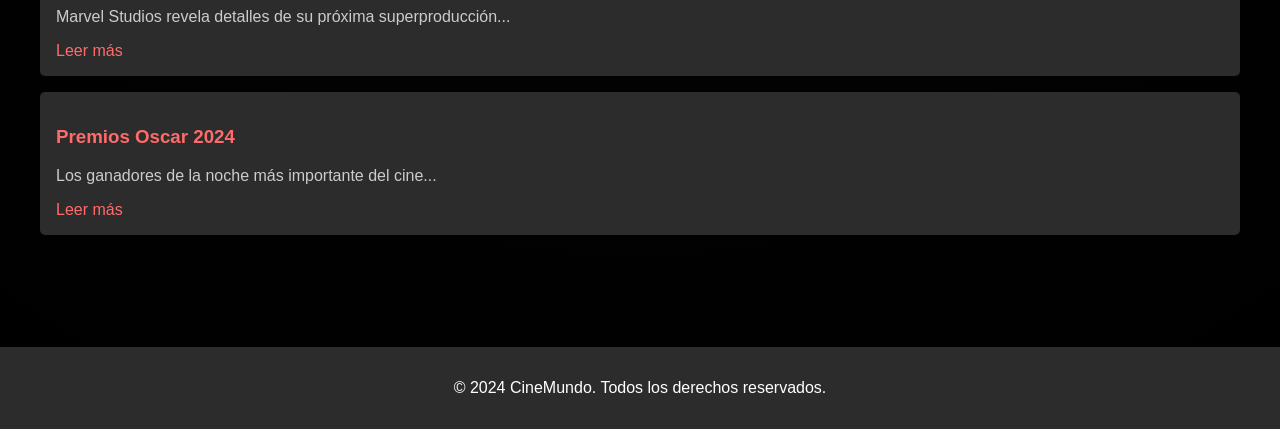
==== commit 6e5376e5: "Se añadieron animaciones y se conectó con una API" ====
--- a/index.html
+++ b/index.html
@@ -4,6 +4,7 @@
     <meta charset="UTF-8">
     <meta name="viewport" content="width=device-width, initial-scale=1.0">
     <title>CineMundo - Tu Portal de Películas</title>
+    <link href="https://fonts.googleapis.com/css2?family=Cinzel:wght@700&display=swap" rel="stylesheet">
     <link rel="stylesheet" href="style.css">
 </head>
 <body>
@@ -28,6 +29,25 @@
                 <p>Explora las mejores películas, reseñas y recomendaciones.</p>
             </div>
 
+            <div class="introFilm">
+                <div class="cine-title">🎬 Bienvenido al Cine</div>
+                <div class="divider"></div>
+
+                <div class="cine-text">
+                    <p>El cine es un lugar donde las historias cobran vida, donde los mundos imposibles se vuelven reales y donde cada emoción encuentra su pantalla.</p>
+
+                    <p>Esta página nace del amor profundo por ese arte que nos acompaña, nos sorprende y, a veces, incluso nos transforma.</p>
+
+                    <p>Aquí podrás descubrir los estrenos más esperados, redescubrir clásicos que marcaron generaciones y encontrar recomendaciones claras y honestas para saber qué ver y dónde verlo.</p>
+
+                    <p>Nuestro objetivo es guiarte entre géneros, épocas y estilos, para que siempre tengas una película perfecta para cada momento.</p>
+
+                    <p>Si disfrutas perderte en una buena historia, debatir sobre directores, emocionarte con una banda sonora o simplemente buscar algo nuevo para ver, este es tu lugar.</p>
+
+                    <p class="final">Bienvenido a un espacio hecho por y para quienes aman el cine.</p>
+                </div>
+            </div>
+
             <div id="destacadas">
                 <h2>Películas Destacadas</h2>
                 <div class="pelicula-grid">
@@ -68,117 +88,56 @@
         </section>
 
         <section id="peliculas" class="section" style="display:none;">
-            <h2>Géneros</h2>
-            <div class="genero-grid">
-                <a href="#accion" class="genero">
-                    <img src="img/accion.jpg" alt="Acción">
-                    <h3>Acción</h3>
-                </a>
-                <a href="#drama" class="genero">
-                    <img src="img/drama.jpg" alt="Drama">
-                    <h3>Drama</h3>
-                </a>
-                <a href="#comedia" class="genero">
-                    <img src="img/comedia.jpg" alt="Comedia">
-                    <h3>Comedia</h3>
-                </a>
-            </div>
-            <h2>Catálogo de Películas</h2>
-            <div id="accion" class="sub-section" style="display:none;">
-                <h3>Acción</h3>
-                <p>Películas llenas de adrenalina y emoción.</p>
-                <div class="pelicula-grid">
-                    <div class="pelicula">
-                        <img src="https://m.media-amazon.com/images/M/MV5BMTc5MDE2ODcwNV5BMl5BanBnXkFtZTgwMzI2NzQ2NzM@._V1_SX300.jpg" alt="Avengers: Endgame">
-                        <h3>Avengers: Endgame</h3>
-                        <a href="https://www.imdb.com/title/tt4154796/" target="_blank">Ver en IMDb</a>
-                    </div>
-                    <div class="pelicula">
-                        <img src="https://m.media-amazon.com/images/M/MV5BNzQzOTk3OTAtNDQ0Zi00ZTVkLWI0MTEtMDllZjNkYzNjNTc4L2ltYWdlXkEyXkFqcGdeQXVyNjU0OTQ0OTY@._V1_SX300.jpg" alt="The Matrix">
-                        <h3>The Matrix</h3>
-                        <a href="https://www.imdb.com/title/tt0133093/" target="_blank">Ver en IMDb</a>
-                    </div>
-                </div>
-            </div>
-
-            <div id="drama" class="sub-section" style="display:none;">
-                <h3>Drama</h3>
-                <p>Historias profundas y emotivas.</p>
-                <div class="pelicula-grid">
-                    <div class="pelicula">
-                        <img src="https://m.media-amazon.com/images/M/MV5BMDFkYTc0MGEtZmNhMC00ZDIzLWFmNTEtODM1ZmRlYWMwMWFmXkEyXkFqcGdeQXVyMTMxODk2OTU@._V1_SX300.jpg" alt="The Shawshank Redemption">
-                        <h3>The Shawshank Redemption</h3>
-                        <a href="https://www.imdb.com/title/tt0111161/" target="_blank">Ver en IMDb</a>
-                    </div>
-                    <div class="pelicula">
-                        <img src="img/ForrestGump.jpg" alt="Forrest Gump">
-                        <h3>Forrest Gump</h3>
-                        <a href="https://www.imdb.com/title/tt0109830/" target="_blank">Ver en IMDb</a>
-                    </div>
-                </div>
-            </div>
-
-            <div id="comedia" class="sub-section" style="display:none;">
-                <h3>Comedia</h3>
-                <p>Risas garantizadas.</p>
-                <div class="pelicula-grid">
-                    <div class="pelicula">
-                        <img src="https://m.media-amazon.com/images/M/MV5BNGNhMDIzZTUtNTBlZi00MTRlLWFjM2ItYzViMjE3YzI5MjljXkEyXkFqcGdeQXVyNzkwMjQ5NzM@._V1_SX300.jpg" alt="Pulp Fiction">
-                        <h3>Pulp Fiction</h3>
-                        <a href="https://www.imdb.com/title/tt0110912/" target="_blank">Ver en IMDb</a>
-                    </div>
-                    <div class="pelicula">
-                        <img src="https://m.media-amazon.com/images/M/MV5BMTYxNDA3MDQwNl5BMl5BanBnXkFtZTcwNTU4Mzc1Nw@@._V1_SX300.jpg" alt="Inglourious Basterds">
-                        <h3>Inglourious Basterds</h3>
-                        <a href="https://www.imdb.com/title/tt0361748/" target="_blank">Ver en IMDb</a>
-                    </div>
-                </div>
-            </div>
-
-            <h3>Todas las Películas</h3>
-            <div class="pelicula-grid">
-                <div class="pelicula">
-                    <img src="https://m.media-amazon.com/images/M/MV5BMTc5MDE2ODcwNV5BMl5BanBnXkFtZTgwMzI2NzQ2NzM@._V1_SX300.jpg" alt="Avengers: Endgame">
-                    <h3>Avengers: Endgame</h3>
-                    <p>El final de la saga de los Vengadores.</p>
-                    <a href="https://www.imdb.com/title/tt4154796/" target="_blank"><button>Ver en IMDb</button></a>
-                </div>
-                <div class="pelicula">
-                    <img src="img/ForrestGump.jpg" alt="Forrest Gump">
-                    <h3>Forrest Gump</h3>
-                    <p>La vida extraordinaria de un hombre ordinario.</p>
-                    <a href="https://www.imdb.com/title/tt0109830/" target="_blank"><button>Ver en IMDb</button></a>
-                </div>
-                <div class="pelicula">
-                    <img src="https://m.media-amazon.com/images/M/MV5BNzQzOTk3OTAtNDQ0Zi00ZTVkLWI0MTEtMDllZjNkYzNjNTc4L2ltYWdlXkEyXkFqcGdeQXVyNjU0OTQ0OTY@._V1_SX300.jpg" alt="The Matrix">
-                    <h3>The Matrix</h3>
-                    <p>¿Qué es la realidad?</p>
-                    <a href="https://www.imdb.com/title/tt0133093/" target="_blank"><button>Ver en IMDb</button></a>
-                </div>
-                <div class="pelicula">
-                    <img src="https://m.media-amazon.com/images/M/MV5BMTMxNTMwODM0NF5BMl5BanBnXkFtZTcwODAyMTk2Mw@@._V1_SX300.jpg" alt="The Dark Knight">
-                    <h3>The Dark Knight</h3>
-                    <p>Batman enfrenta al Joker.</p>
-                    <a href="https://www.imdb.com/title/tt0468569/" target="_blank"><button>Ver en IMDb</button></a>
-                </div>
-                <div class="pelicula">
-                    <img src="https://m.media-amazon.com/images/M/MV5BZjdkOTU3MDktN2IxOS00OGEyLWFmMjktY2FiMmZkNWIyODZiXkEyXkFqcGdeQXVyMTMxODk2OTU@._V1_SX300.jpg" alt="Interstellar">
-                    <h3>Interstellar</h3>
-                    <p>Un viaje a través del espacio y el tiempo.</p>
-                    <a href="https://www.imdb.com/title/tt0816692/" target="_blank"><button>Ver en IMDb</button></a>
-                </div>
-                <div class="pelicula">
-                    <img src="https://m.media-amazon.com/images/M/MV5BMTYxNDA3MDQwNl5BMl5BanBnXkFtZTcwNTU4Mzc1Nw@@._V1_SX300.jpg" alt="Inglourious Basterds">
-                    <h3>Inglourious Basterds</h3>
-                    <p>La venganza de los bastardos.</p>
-                    <a href="https://www.imdb.com/title/tt0361748/" target="_blank"><button>Ver en IMDb</button></a>
-                </div>
-            </div>
-        </section>
-
-        <section id="plataformas" class="section">
+            <div class="titulo-cine">
+                <h1>PELÍCULAS</h1>
+            </div>
+            <div class="cinefilm-container">
+                <div class="film-strip">
+                    <!-- Copia 1 -->
+                    <img src="https://www.impactpostersgallery.com/product_images/uploaded_images/jaws-movie-poster.jpg">
+                    <img src="https://speakinghuman.com/wp-content/uploads/Star-Wars-Movie-Poster.jpeg.webp">
+                    <img src="https://cdn.mos.cms.futurecdn.net/6tQZZeFggto6iuGd9VWBPK-970-80.jpg.webp">
+                    <img src="https://speakinghuman.com/wp-content/uploads/Alien-1979-Movie-Poster-1707x2560.jpg.webp">
+                    <img src="https://cdn.mos.cms.futurecdn.net/7SfznToW65UX8QdS65Jn5d-970-80.jpg.webp">
+
+                    <!-- Copia 2 -->
+                    <img src="https://speakinghuman.com/wp-content/uploads/Back-to-the-Future-Movie-Poster.jpg.webp">
+                    <img src="https://speakinghuman.com/wp-content/uploads/The-Terminator-Movie-Poster.jpg.webp">
+                    <img src="https://speakinghuman.com/wp-content/uploads/The-Usual-Suspects-Lineup-Poster.jpg.webp">
+                    <img src="https://penji.co/wp-content/uploads/2023/01/Untitled-design-59-768x1024.jpg.webp">
+                    <img src="https://penji.co/wp-content/uploads/2019/09/A_Clockwork_Orange-iconic-movie-posters.jpg">
+
+                    <!-- Copia  -->
+                    <img src="https://penji.co/wp-content/uploads/2019/09/The_Matrix-iconic-movie-posters.jpg">
+                    <img src="https://penji.co/wp-content/uploads/2019/09/Amelie-iconic-movie-posters.jpg">
+                    <img src="https://penji.co/wp-content/uploads/2019/09/Pulp_Fiction-iconic-movie-posters.jpgp">
+                    <img src="https://www.boredart.com/wp-content/uploads/2015/01/famous-movie-posters-of-All-time-Hollywood-34.jpg">
+                    <img src="https://www.boredart.com/wp-content/uploads/2015/01/famous-movie-posters-of-All-time-Hollywood-1.png">
+
+                    <!-- Copia 4 -->
+                    <img src="https://www.boredart.com/wp-content/uploads/2015/01/famous-movie-posters-of-All-time-Hollywood-32.jpg">
+                    <img src="https://www.boredart.com/wp-content/uploads/2015/01/famous-movie-posters-of-All-time-Hollywood-28.jpg">
+                    <img src="https://www.boredart.com/wp-content/uploads/2015/01/famous-movie-posters-of-All-time-Hollywood-26.jpg">
+                    <img src="https://www.boredart.com/wp-content/uploads/2015/01/famous-movie-posters-of-All-time-Hollywood-11.jpg">
+                    <img src="https://www.boredart.com/wp-content/uploads/2015/01/famous-movie-posters-of-All-time-Hollywood-7.jpg">
+                </div>
+            </div>
+        <section class="movie-section">
+            <h2>🎬 Movies en Streaming</h2>
+
+            <div id="movieContainer" class="movie-grid"></div>
+        </section>
+
+        <script src="script.js"></script>
+
+    <script src="app.js"></script>
+
+        </section>
+
+        <section id="plataformas" class="section" style="display:none;">
             <div id="destacadas">
                 <h2>Plataformas de streaming</h2>
+                <h3>Encuentra dónde ver tus películas y series favoritas. Cada plataforma ofrece un catálogo distinto: desde estrenos y clásicos hasta contenido exclusivo. Explora las opciones y elige la que mejor se adapte a lo que quieres ver.</h3>
                 <div class="plataforma-grid">
                     <div class="pelicula">
                         <img src="https://logodix.com/logo/2209501.jpg" alt="Netflix">
@@ -218,6 +177,13 @@
                     </div>
                 </div>
             </div>
+           <div class="scene">
+            <div class="camera-3d">
+                <div class="body"></div>
+                <div class="lens"></div>
+                <div class="top"></div>
+            </div>
+        </div>
         </section>
 
 
--- a/style.css
+++ b/style.css
@@ -1,10 +1,16 @@
 body {
-    font-family: 'Arial', sans-serif;
+    /*font-family: 'Arial', sans-serif;*/
     margin: 0;
     padding: 0;
     background-color: #1a1a1a;
     color: #ffffff;
     transition: background-color 0.3s ease;
+    /* Agrega un fondo de película en movimiento */
+    margin: 0;
+    background: radial-gradient(circle at center, #050505 0%, #000 100%);
+    overflow-x: hidden;
+    /* TextoIntro */
+    font-family: 'Montserrat', sans-serif;
 }
 
 header {
@@ -245,4 +251,437 @@
 
 footer a:hover {
     color: #ff6b6b;
+}
+
+/* Animación de película en movimiento */
+/* CONTENEDOR ocupa todo el ancho */
+.cinefilm-container {
+    width: 100vw; /* 🔥 ocupa todo el ancho real */
+    height: 100vh;
+    margin-left: calc(-50vw + 50%);
+    display: flex;
+    align-items: center;
+    overflow: hidden;
+    perspective: 1000px;
+    position: relative;
+}
+
+/* TIRA */
+.film-strip {
+    display: flex;
+    gap: 2rem;
+    width: max-content;
+    animation: scroll 20s linear infinite;
+}
+
+/* IMÁGENES BASE */
+.film-strip img {
+    width: 240px;
+    height: 360px;
+    object-fit: cover;
+    border-radius: 15px;
+    border: 4px solid #fff;
+
+    opacity: 0.4;
+    transform: scale(0.85);
+    transition: all 0.5s ease;
+}
+
+/* 🎯 EFECTO CENTRO (automático visual) */
+.cinefilm-container::before {
+    content: "";
+    position: absolute;
+    left: 50%;
+    top: 0;
+    transform: translateX(-50%);
+    width: 260px;
+    height: 100%;
+    pointer-events: none;
+
+    /* zona de enfoque */
+    background: radial-gradient(
+        ellipse at center,
+        rgba(255,255,255,0.15) 0%,
+        rgba(255,255,255,0.05) 40%,
+        transparent 70%
+    );
+    z-index: 2;
+}
+
+/* 🎯 ESCALA AL PASAR POR EL CENTRO */
+.film-strip img {
+    animation: focus 20s linear infinite;
+}
+
+/* Sincronizado con scroll */
+@keyframes scroll {
+    0% { transform: translateX(0); }
+    100% { transform: translateX(-50%); }
+}
+
+/* 🔥 TRUCO: simular foco dinámico */
+@keyframes focus {
+    0%   { opacity: 0.4; transform: scale(0.85); }
+    45%  { opacity: 1;   transform: scale(1.1); }
+    55%  { opacity: 1;   transform: scale(1.1); }
+    100% { opacity: 0.4; transform: scale(0.85); }
+}
+
+/* Hover opcional */
+.film-strip img:hover {
+    opacity: 1;
+    transform: scale(1.15);
+}
+
+/* LUZ */
+.cinefilm-container::after {
+    content: "";
+    position: absolute;
+    width: 200%;
+    height: 100%;
+    background: linear-gradient(
+        120deg,
+        transparent 40%,
+        rgba(255,255,255,0.08) 50%,
+        transparent 60%
+    );
+    animation: luz 6s linear infinite;
+}
+
+@keyframes luz {
+    0% { transform: translateX(-100%); }
+    100% { transform: translateX(100%); }
+}
+
+/* 📱 RESPONSIVE */
+@media (max-width: 768px) {
+    .film-strip img {
+        width: 160px;
+        height: 240px;
+    }
+
+    .film-strip {
+        gap: 1rem;
+        animation: scroll 15s linear infinite;
+    }
+}
+
+@media (max-width: 480px) {
+    .film-strip img {
+        width: 120px;
+        height: 180px;
+    }
+}
+/* --------------- TEXTO INICIO --------------------*/
+/* Contenedor principal */
+.introFilm {
+    max-width: 100%;
+    padding: 40px;
+    margin-top: 10%;
+    text-align: center;
+    background: rgba(0, 0, 0, 0.75);
+    border-radius: 15px;
+    box-shadow: 0 0 40px rgba(255, 215, 0, 0.2);
+    animation: fadeIn 2s ease-in-out;
+}
+
+/* Título */
+.cine-title {
+    font-family: 'Cinzel', serif;
+    font-size: 2.5rem;
+    margin-bottom: 20px;
+    color: gold;
+    letter-spacing: 2px;
+    text-shadow: 0 0 10px rgba(255, 215, 0, 0.7);
+}
+
+/* Texto */
+.cine-text {
+    font-size: 1.1rem;
+    line-height: 1.8;
+    color: #ddd;
+}
+
+.cine-text p {
+    margin-bottom: 15px;
+}
+
+/* Última línea destacada */
+.final {
+    color: gold;
+    font-weight: bold;
+}
+
+/* Línea decorativa */
+.divider {
+    width: 100px;
+    height: 3px;
+    background: gold;
+    margin: 20px auto;
+    box-shadow: 0 0 10px gold;
+}
+
+/* Animación de entrada */
+@keyframes fadeIn {
+    from {
+        opacity: 0;
+        transform: translateY(30px);
+    }
+    to {
+        opacity: 1;
+        transform: translateY(0);
+    }
+}
+
+/* Luz tipo proyector */
+body::before {
+    content: "";
+    position: absolute;
+    top: -50%;
+    left: -50%;
+    width: 200%;
+    height: 200%;
+    background: radial-gradient(circle, rgba(255,255,255,0.05) 0%, transparent 70%);
+    animation: moveLight 10s linear infinite;
+}
+
+@keyframes moveLight {
+    0% { transform: translate(0,0); }
+    50% { transform: translate(50px, 50px); }
+    100% { transform: translate(0,0); }
+}
+
+/* Responsive */
+@media (max-width: 600px) {
+    .cine-title {
+        font-size: 1.8rem;
+    }
+
+    .cine-text {
+        font-size: 1rem;
+    }
+
+    .introFilm {
+        padding: 20px;
+    }
+}
+/* --------------- FIN TEXTO INICIO --------------------*/
+/* Contenedor estilo cine */
+.titulo-cine {
+    padding: 30px 60px;
+    border-radius: 15px;
+    background: rgba(0, 0, 0, 0.8);
+    box-shadow: 
+        0 0 20px rgba(255, 215, 0, 0.3),
+        inset 0 0 15px rgba(255, 215, 0, 0.2);
+    text-align: center;
+    position: relative;
+}
+
+/* Texto */
+.titulo-cine h1 {
+    font-family: 'Cinzel', serif;
+    color: gold;
+    font-size: 3rem;
+    letter-spacing: 4px;
+    margin: 0;
+    text-shadow: 
+        0 0 10px rgba(255, 215, 0, 0.8),
+        0 0 20px rgba(255, 215, 0, 0.5);
+}
+
+/* Efecto luces tipo cine */
+.titulo-cine::before {
+    content: "";
+    position: absolute;
+    top: -10px;
+    left: -10px;
+    right: -10px;
+    bottom: -10px;
+    border-radius: 20px;
+    background: linear-gradient(90deg, gold, transparent, gold);
+    opacity: 0.2;
+    filter: blur(10px);
+    animation: brillo 3s linear infinite;
+}
+
+@keyframes brillo {
+    0% { transform: translateX(-20px); }
+    50% { transform: translateX(20px); }
+    100% { transform: translateX(-20px); }
+}
+
+/* pELICULASSSS------------------------------- */
+/* Sección */
+.peliculas-section {
+    padding: 40px;
+    background: #000;
+    color: white;
+}
+
+.peliculas-section h2 {
+    font-family: 'Cinzel', serif;
+    color: gold;
+    text-align: center;
+    margin-bottom: 30px;
+}
+
+/* Grid */
+.peliculas-grid {
+    display: grid;
+    grid-template-columns: repeat(auto-fit, minmax(180px, 1fr));
+    gap: 20px;
+}
+
+/* Tarjeta */
+.pelicula {
+    text-decoration: none;
+    color: white;
+    transition: transform 0.3s ease;
+    text-align: center;
+}
+
+/* Imagen */
+.pelicula img {
+    width: 100%;
+    border-radius: 10px;
+    box-shadow: 0 0 15px rgba(255,255,255,0.2);
+}
+
+/* Hover tipo Netflix */
+.pelicula:hover {
+    transform: scale(1.08);
+}
+
+.pelicula span {
+    display: block;
+    margin-top: 10px;
+    font-size: 0.9rem;
+}
+
+/*Prueba------------------------------------------------------------*/
+/* Sección */
+.movie-section {
+    padding: 40px;
+}
+
+.movie-section h2 {
+    text-align: center;
+    color: gold;
+    font-family: 'Cinzel', serif;
+}
+
+/* 🔥 GRID 4 POR FILA GARANTIZADO */
+.movie-grid {
+    display: flex;
+    flex-wrap: wrap;
+    gap: 20px;
+}
+
+/* Tarjeta */
+.movie-card {
+    width: calc(25% - 20px); /* 🔥 4 por fila */
+    cursor: pointer;
+    text-align: center;
+    transition: transform 0.3s ease;
+}
+
+/* Imagen */
+.movie-card img {
+    width: 100%;
+    border-radius: 10px;
+    box-shadow: 0 0 15px rgba(255,255,255,0.2);
+}
+
+/* Hover estilo Netflix */
+.movie-card:hover {
+    transform: scale(1.08);
+}
+
+/* Título */
+.movie-card span {
+    display: block;
+    margin-top: 8px;
+    font-size: 0.9rem;
+}
+
+/* 📱 Responsive */
+@media (max-width: 900px) {
+    .movie-card {
+        width: calc(50% - 20px); /* 2 por fila */
+    }
+}
+
+@media (max-width: 500px) {
+    .movie-card {
+        width: 100%; /* 1 por fila */
+    }
+}
+
+/* CAMMMMMMMMMMMMMMMMMMMMMMMM */
+.scene {
+    width: 100%;
+    height: 250px;
+    perspective: 800px;
+    display: flex;
+    justify-content: center;
+    align-items: center;
+}
+
+/* Cámara 3D */
+.camera-3d {
+    width: 120px;
+    height: 80px;
+    position: relative;
+    transform-style: preserve-3d;
+    animation: floatCamera 4s ease-in-out infinite;
+}
+
+/* Cuerpo */
+.body {
+    width: 100%;
+    height: 100%;
+    background: #222;
+    border-radius: 10px;
+    position: absolute;
+    transform: translateZ(20px);
+    box-shadow: 0 10px 20px rgba(0,0,0,0.5);
+}
+
+/* Lente */
+.lens {
+    width: 40px;
+    height: 40px;
+    background: radial-gradient(circle, #000 40%, #555 100%);
+    border-radius: 50%;
+    position: absolute;
+    right: -20px;
+    top: 20px;
+    transform: translateZ(40px);
+    border: 5px solid #444;
+}
+
+/* Parte superior */
+.top {
+    width: 60px;
+    height: 20px;
+    background: #333;
+    position: absolute;
+    top: -15px;
+    left: 30px;
+    border-radius: 5px;
+    transform: translateZ(25px);
+}
+
+/* Animación 3D */
+@keyframes floatCamera {
+    0% {
+        transform: rotateY(0deg) rotateX(5deg) translateY(0);
+    }
+    50% {
+        transform: rotateY(180deg) rotateX(10deg) translateY(-15px);
+    }
+    100% {
+        transform: rotateY(360deg) rotateX(5deg) translateY(0);
+    }
 }
